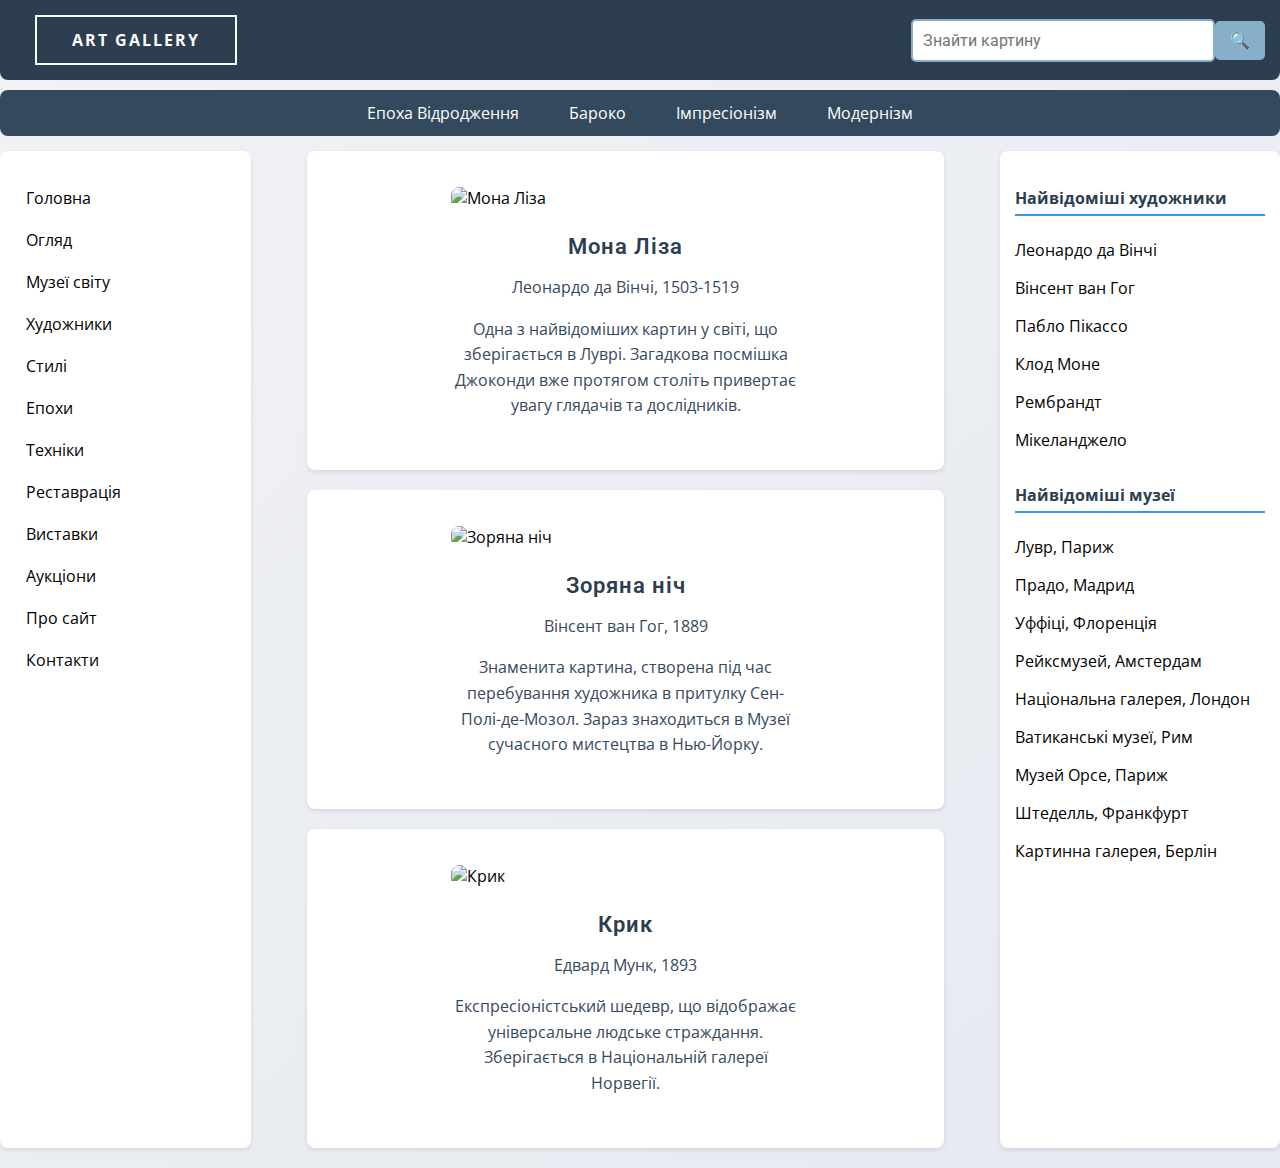
==== maket1/index.html @ 9384e516 "1 готовий" ====
<!DOCTYPE html>
<html lang="uk">
<head>
    <meta charset="UTF-8">
    <title>Найвідоміші картини світу</title>
    <link rel="stylesheet" href="styles.css">
</head>
<body>
    <div class="container">
        <header class="header">
            <div class="logo">ART GALLERY</div>
            <div class="search-container">
                <input type="text" placeholder="Знайти картину">
                <button type="submit">🔍</button>
            </div>
        </header>

        <nav class="section-nav">
            <ul>
                <li>Епоха Відродження</li>
                <li>Бароко</li>
                <li>Імпресіонізм</li>
                <li>Модернізм</li>
            </ul>
        </nav>

        <div class="main-wrapper">
            <nav class="left-nav">
                <ul>
                    <li>Головна</li>
                    <li>Огляд</li>
                    <li>Музеї світу</li>
                    <li>Художники</li>
                    <li>Стилі</li>
                    <li>Епохи</li>
                    <li>Техніки</li>
                    <li>Реставрація</li>
                    <li>Виставки</li>
                    <li>Аукціони</li>
                    <li>Про сайт</li>
                    <li>Контакти</li>
                </ul>
            </nav>

            <main class="content">
                <div class="content-box">
                    <img src="images/mona-lisa.jpg" alt="Мона Ліза" class="cover" width="242" height="363" />
                    <h3>Мона Ліза</h3>
                    <p>Леонардо да Вінчі, 1503-1519</p>
                    <p>Одна з найвідоміших картин у світі, що зберігається в Луврі. Загадкова посмішка Джоконди вже
                       протягом століть привертає увагу глядачів та дослідників.</p>
                </div>

                <div class="content-box">
                    <img src="images/starry-night.jpg" alt="Зоряна ніч" class="cover"  />
                    <h3>Зоряна ніч</h3>
                    <p>Вінсент ван Гог, 1889</p>
                    <p>Знаменита картина, створена під час перебування художника в притулку Сен-Полі-де-Мозол.
                       Зараз знаходиться в Музеї сучасного мистецтва в Нью-Йорку.</p>
                </div>

                <div class="content-box">
                    <img src="images/scream.jpg" alt="Крик" class="cover" width="242" height="363" />
                    <h3>Крик</h3>
                    <p>Едвард Мунк, 1893</p>
                    <p>Експресіоністський шедевр, що відображає універсальне людське страждання.
                       Зберігається в Національній галереї Норвегії.</p>
                </div>
            </main>

            <aside class="sidebar">
                <div class="sidebar-box">
                    <h4>Найвідоміші художники</h4>
                    <ul>
                        <li>Леонардо да Вінчі</li>
                        <li>Вінсент ван Гог</li>
                        <li>Пабло Пікассо</li>
                        <li>Клод Моне</li>
                        <li>Рембрандт</li>
                        <li>Мікеланджело</li>
                    </ul>
                </div>
                <div class="sidebar-box">
                    <h4>Найвідоміші музеї</h4>
                    <ul>
                        <li>Лувр, Париж</li>
                        <li>Прадо, Мадрид</li>
                        <li>Уффіці, Флоренція</li>
                        <li>Рейксмузей, Амстердам</li>
                        <li>Національна галерея, Лондон</li>
                        <li>Ватиканські музеї, Рим</li>
                        <li>Музей Орсе, Париж</li>
                        <li>Штеделль, Франкфурт</li>
                        <li>Картинна галерея, Берлін</li>
                    </ul>
                </div>
            </aside>
        </div>
    </div>
</body>
</html>
---- maket1/styles.css ----
@import url('https://fonts.googleapis.com/css2?family=Roboto:wght@400;500;700&family=Open+Sans:wght@400;600&display=swap');

body {
    margin: 0;
    padding: 0;
    font-family: 'Open Sans', sans-serif;
    background: linear-gradient(to bottom right, #f0f2f5, #e6e9f0);
}

.container {
    max-width: 1400px;
    margin: 0 auto;
}

.header {
    display: flex;
    justify-content: space-between;
    align-items: center;
    padding: 15px;
    background-color: #2c3e50;
    color: #fff;
    border-radius: 0 0 8px 8px;
    margin-bottom: 10px;
}

.logo {
    border: 2px solid #fff;
    padding: 12px 35px;
    font-weight: bold;
    letter-spacing: 2px;
    color: #fff;
    margin-left: 20px;
}

.search-container {
    display: flex;
    align-items: center;
}

.search-container input {
    padding: 10px;
    width: 280px;
    border: 2px solid #87afc9;
    border-radius: 5px;
    background-color: #fff;
    color: #34495e;
    font-size: 16px;
    font-family: 'Roboto', sans-serif;
}

.search-container input:focus {
    border-color: #87afc9;
    box-shadow: 0 0 10px rgba(52, 152, 219, 0.5);
}

.search-container button {
    padding: 10px 15px;
    background-color: #87afc9;
    border: none;
    border-radius: 5px;
    cursor: pointer;
    color: white;
    font-size: 16px;
    font-family: 'Roboto', sans-serif;
}

.search-container button:hover {
    background-color: #2980b9;
}

.section-nav {
    background-color: #34495e;
    border-radius: 8px;
    margin-bottom: 15px;
    display: flex;
    justify-content: center;
    align-items: center;
}

.section-nav ul {
    display: flex;
    list-style: none;
    padding: 0;
    margin: 0;
}

.section-nav li {
    padding: 12px 25px;
    cursor: pointer;
    color: #fff;
    font-family: 'Open Sans', sans-serif;
    transition: background-color 0.3s;
}

.section-nav li:hover {
    background-color: #2c3e50;
}

.main-wrapper {
    display: flex;
    gap: 15px;
    margin-bottom: 20px;
}

.left-nav {
    flex: 0 0 200px;
    background-color: #fff;
    border-radius: 8px;
    padding: 2% 2%;
    box-shadow: 0 2px 4px rgba(0,0,0,0.1);
}

.left-nav ul {
    list-style: none;
    padding: 0;
    margin: 0;
}

.left-nav li {
    padding: 10px 0;
    cursor: pointer;
    transition: color 0.3s;
    font-family: 'Open Sans', sans-serif;
}

.left-nav li:hover {
    color: #3498db;
}

.content {
    flex: 1;
    display: flex;
    flex-direction: column;
    gap: 20px;
}

.content-box {
    background-color: #fff;
    border-radius: 8px;
    padding: 5% 20%;
    box-shadow: 0 2px 4px rgba(0,0,0,0.1);
    max-width: 350px;
    margin: 0 auto;
}

.content-box h3 {
    margin: 10px 0;
    color: #2c3e50;
    text-align: center;
    font-size: 22px;
    font-weight: 600;
    letter-spacing: 1px;
    font-family: 'Roboto', sans-serif;
}

.content-box p {
    color: #34495e;
    line-height: 1.6;
    text-align: center;
    font-size: 16px;
    font-family: 'Open Sans', sans-serif;
    margin-bottom: 15px;
}

.cover {
    object-fit: cover;
    width: 100%;
    height: auto;
    border-radius: 8px;
    margin-bottom: 15px;
    transition: transform 0.3s;
}

.content-box:hover .cover {
    transform: scale(1.02);
}

.sidebar {
    flex: 0 0 250px;
    background-color: #fff;
    border-radius: 8px;
    padding: 15px;
    box-shadow: 0 2px 4px rgba(0,0,0,0.1);
}

.sidebar-box {
    margin-bottom: 25px;
}

.sidebar-box h4 {
    color: #2c3e50;
    margin-bottom: 15px;
    padding-bottom: 5px;
    border-bottom: 2px solid #3498db;
    font-family: 'Open Sans', sans-serif;
}

.sidebar-box ul {
    list-style: none;
    padding: 0;
    margin: 0;
}

.sidebar-box li {
    padding: 8px 0;
    cursor: pointer;
    transition: color 0.3s;
    font-family: 'Open Sans', sans-serif;
}

.sidebar-box li:hover {
    color: #3498db;
}

@media (max-width: 768px) {
    .main-wrapper {
        flex-direction: column;
    }

    .left-nav, .sidebar {
        flex-basis: auto;
    }

    .section-nav ul {
        flex-wrap: wrap;
    }

    .content-box {
        padding: 15px;
    }
}
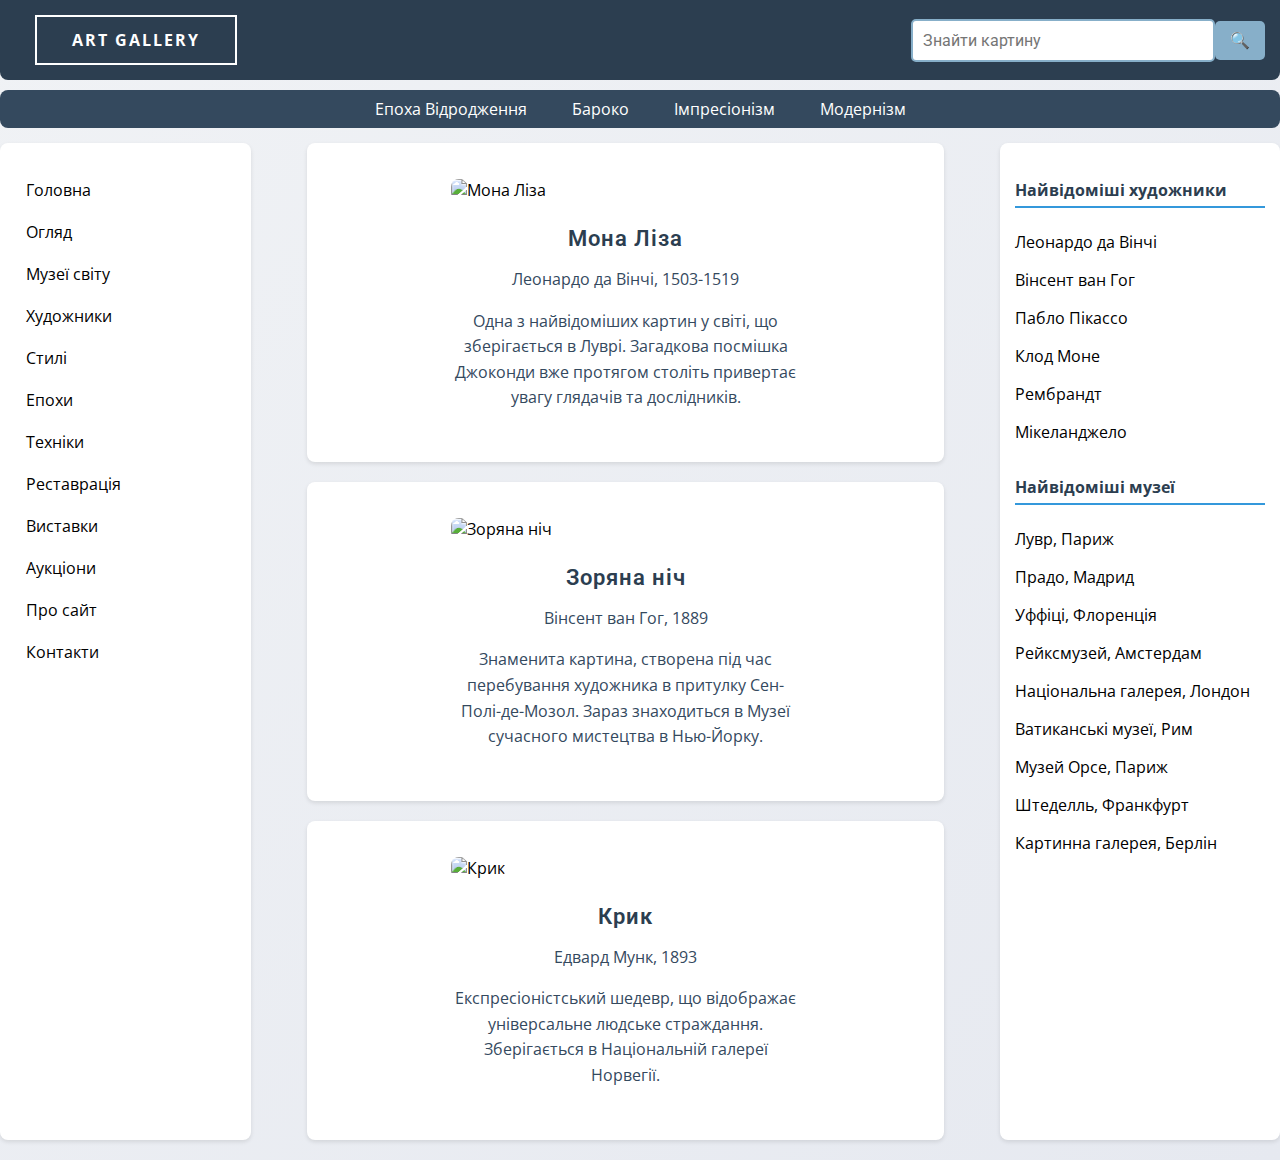
==== commit 2031b002: "адаптація" ====
--- a/maket1/index.html
+++ b/maket1/index.html
@@ -2,6 +2,7 @@
 <html lang="uk">
 <head>
     <meta charset="UTF-8">
+    <meta name="viewport" content="width=device-width, initial-scale=1.0">
     <title>Найвідоміші картини світу</title>
     <link rel="stylesheet" href="styles.css">
 </head>
--- a/maket1/styles.css
+++ b/maket1/styles.css
@@ -82,10 +82,14 @@
     list-style: none;
     padding: 0;
     margin: 0;
+    gap: 15px;
+    justify-content: center;
+    align-items: center;
 }
 
 .section-nav li {
-    padding: 12px 25px;
+    white-space: nowrap;
+    padding: 8px 15px;
     cursor: pointer;
     color: #fff;
     font-family: 'Open Sans', sans-serif;
@@ -208,24 +212,99 @@
     font-family: 'Open Sans', sans-serif;
 }
 
-.sidebar-box li:hover {
-    color: #3498db;
+@media (min-width: 1400px) {
+    .container {
+        max-width: 1800px;
+    }
+
+    .content-box {
+        max-width: 400px;
+    }
+}
+
+@media (max-width: 480px) {
+    .left-nav, .right-nav {
+        font-size: 14px;
+        line-height: 1.4;
+        padding: 10px;
+    }
+
+    .left-nav ul, .right-nav ul {
+        padding: 0;
+        margin: 0;
+        list-style: none;
+    }
+
+    .left-nav ul li, .right-nav ul li {
+        margin-bottom: 8px;
+    }
+
+    .right-nav {
+        display: none;
+    }
+
+    .content-box {
+        max-width: 100%;
+        margin: 0 auto;
+        padding: 10px;
+    }
+
+    .content-box img {
+        width: 100%;
+        height: auto;
+    }
+
+    .header {
+        flex-direction: column;
+        align-items: center;
+    }
+
+    .header .search-container {
+        margin-top: 10px;
+        width: 100%;
+    }
+
+    .main-wrapper {
+        padding: 10px;
+        gap: 10px;
+    }
+
+    .content-box {
+        margin-bottom: 15px;
+    }
+    .section-nav ul {
+        display: block;
+        text-align: center;
+        padding: 0;
+    }
+
+    .section-nav li {
+        display: block;
+        padding: 5px;
+    }
 }
 
 @media (max-width: 768px) {
+    .header {
+        flex-wrap: wrap;
+        justify-content: center;
+    }
+
+    .left-nav {
+        display: none;
+    }
+
     .main-wrapper {
         flex-direction: column;
     }
 
-    .left-nav, .sidebar {
-        flex-basis: auto;
-    }
-
-    .section-nav ul {
-        flex-wrap: wrap;
-    }
-
     .content-box {
-        padding: 15px;
-    }
-}
+        max-width: 70%;
+        margin: 0 auto;
+    }
+
+    .sidebar {
+        order: -1;
+        width: 100%;
+    }
+}
